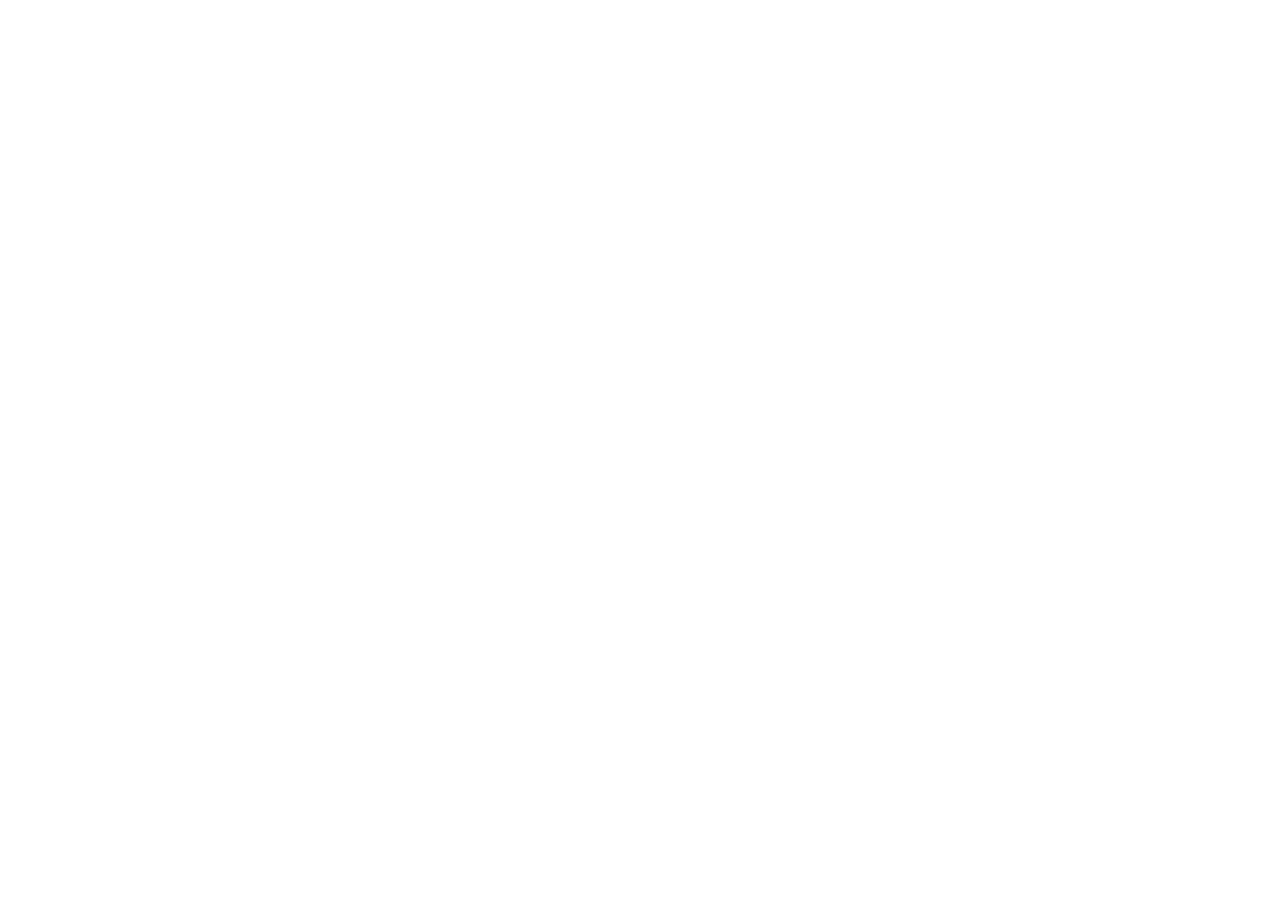
==== index.html @ 6d7b19f2 "Add files via upload v1.0.0" ====
<!DOCTYPE html>
<html>
<head>
  <!--
    If you are serving your web app in a path other than the root, change the
    href value below to reflect the base path you are serving from.

    The path provided below has to start and end with a slash "/" in order for
    it to work correctly.

    For more details:
    * https://developer.mozilla.org/en-US/docs/Web/HTML/Element/base

    This is a placeholder for base href that will be replaced by the value of
    the `--base-href` argument provided to `flutter build`.
  -->
  <base href="/">

  <meta charset="UTF-8">
  <meta content="IE=Edge" http-equiv="X-UA-Compatible">
  <meta name="description" content="Bélinda G. Freitas portfolio">

  <!-- iOS meta tags & icons -->
  <meta name="apple-mobile-web-app-capable" content="yes">
  <meta name="apple-mobile-web-app-status-bar-style" content="black">
  <meta name="apple-mobile-web-app-title" content="Bélinda G. Freitas">
  <link rel="apple-touch-icon" href="icons/Icon-192.png">

  <!-- Favicon -->
  <link rel="icon" type="image/png" href="favicon.png"/>

  <title>Bélinda G. Freitas</title>
  <link rel="manifest" href="manifest.json">

  <script>
    // The value below is injected by flutter build, do not touch.
    const serviceWorkerVersion = "2203293717";
  </script>
  <!-- This script adds the flutter initialization JS code -->
  <script src="flutter.js" defer></script>
</head>
<body>
  <script>
    window.addEventListener('load', function(ev) {
      // Download main.dart.js
      _flutter.loader.loadEntrypoint({
        serviceWorker: {
          serviceWorkerVersion: serviceWorkerVersion,
        },
        onEntrypointLoaded: function(engineInitializer) {
          engineInitializer.initializeEngine().then(function(appRunner) {
            appRunner.runApp();
          });
        }
      });
    });
  </script>
</body>
</html>
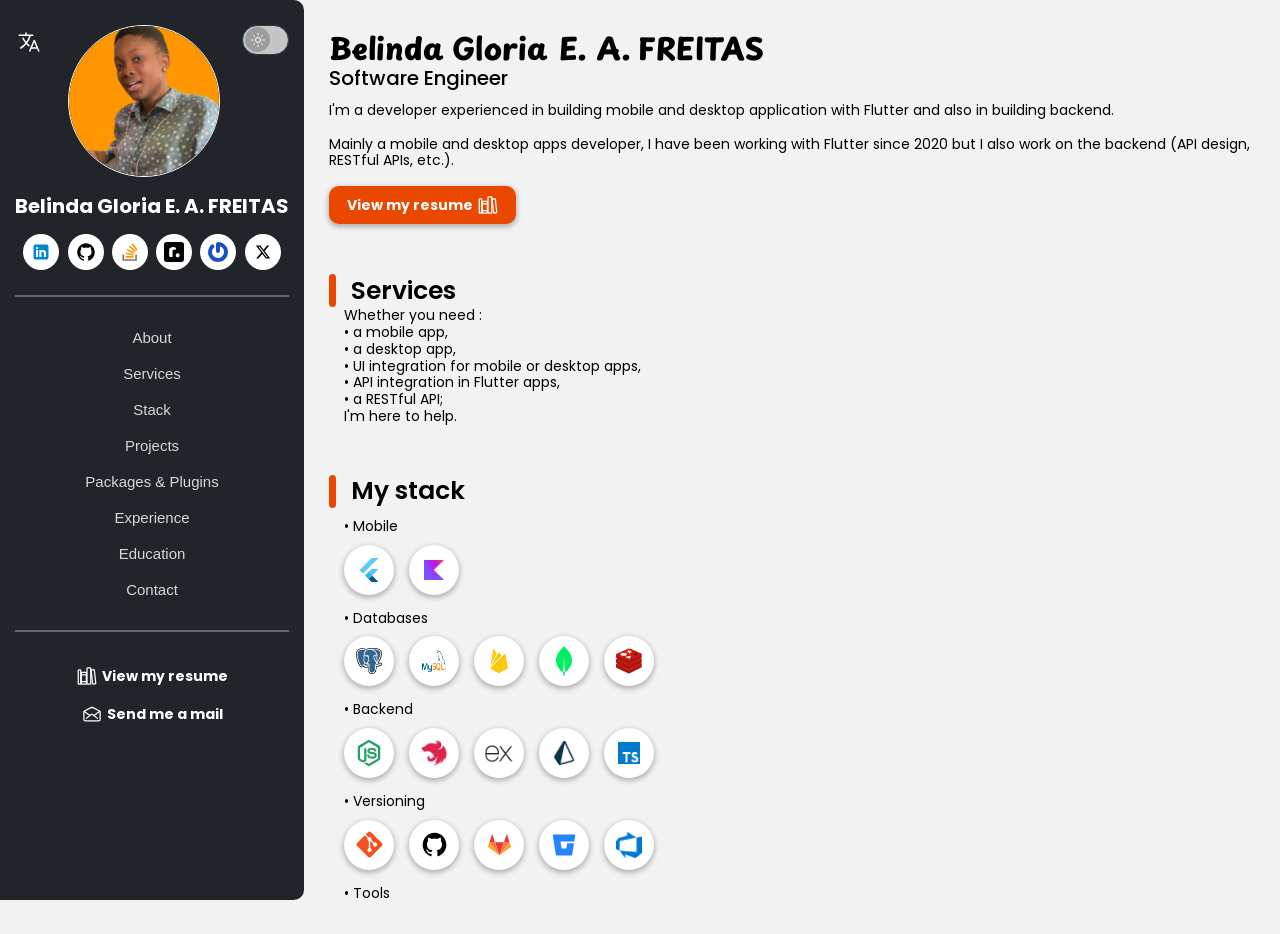
==== commit 663b01e9: "Automated web deployment from CI/CD: 2026-05-20 01:30:55 - 0e6780558c569b1f80ab03be07d126b26628d352" ====
--- a/index.html
+++ b/index.html
@@ -1,59 +1,89 @@
 <!DOCTYPE html>
 <html>
-<head>
-  <!--
-    If you are serving your web app in a path other than the root, change the
-    href value below to reflect the base path you are serving from.
-
-    The path provided below has to start and end with a slash "/" in order for
-    it to work correctly.
-
-    For more details:
-    * https://developer.mozilla.org/en-US/docs/Web/HTML/Element/base
-
-    This is a placeholder for base href that will be replaced by the value of
-    the `--base-href` argument provided to `flutter build`.
-  -->
-  <base href="/">
-
-  <meta charset="UTF-8">
-  <meta content="IE=Edge" http-equiv="X-UA-Compatible">
-  <meta name="description" content="Bélinda G. Freitas portfolio">
-
-  <!-- iOS meta tags & icons -->
-  <meta name="apple-mobile-web-app-capable" content="yes">
-  <meta name="apple-mobile-web-app-status-bar-style" content="black">
-  <meta name="apple-mobile-web-app-title" content="Bélinda G. Freitas">
-  <link rel="apple-touch-icon" href="icons/Icon-192.png">
-
-  <!-- Favicon -->
-  <link rel="icon" type="image/png" href="favicon.png"/>
-
-  <title>Bélinda G. Freitas</title>
-  <link rel="manifest" href="manifest.json">
-
-  <script>
-    // The value below is injected by flutter build, do not touch.
-    const serviceWorkerVersion = "2203293717";
-  </script>
-  <!-- This script adds the flutter initialization JS code -->
-  <script src="flutter.js" defer></script>
-</head>
-<body>
-  <script>
-    window.addEventListener('load', function(ev) {
-      // Download main.dart.js
-      _flutter.loader.loadEntrypoint({
-        serviceWorker: {
-          serviceWorkerVersion: serviceWorkerVersion,
-        },
-        onEntrypointLoaded: function(engineInitializer) {
-          engineInitializer.initializeEngine().then(function(appRunner) {
-            appRunner.runApp();
-          });
-        }
-      });
-    });
-  </script>
-</body>
+  <head>
+    <base href="/"/>
+    <meta charset="utf-8"/>
+    <style>
+      @import url(https://fonts.googleapis.com/css?family=Poppins);
+      @font-face {
+        font-family: "PlaypenSans";
+        src: url(assets/fonts/PlaypenSans-VariableFont_wght.ttf);
+      }
+      html, body {
+        width: 100%;
+        min-height: 100vh;
+        padding: 0;
+        margin: 0;
+        font-family: 'Poppins', sans-serif;
+      }
+      h1 {
+        margin: unset;
+        font-size: 4rem;
+      }
+    </style>
+    <meta name="description" content="Software engineer — Backend, mobile and desktop apps development"/>
+    <meta property="og:type" content="website"/>
+    <meta property="og:url" content="https://belinda-g-freitas.github.io"/>
+    <meta property="og:title" content="Belinda G. E. A. FREITAS | Software Engineer"/>
+    <meta property="og:description" content="Backend, mobile &amp; desktop apps developer | Curious by nature | Builder by choice | Portfolio"/>
+    <meta property="og:image" content="https://belinda-g-freitas.github.io/preview.png"/>
+    <meta name="twitter:card" content="summary_large_image"/>
+    <meta name="twitter:title" content="Belinda G. E. A. FREITAS | Software Engineer"/>
+    <meta name="twitter:description" content="Backend, mobile &amp; desktop apps developer | Curious by nature | Builder by choice | Portfolio"/>
+    <meta name="twitter:image" content="https://belinda-g-freitas.github.io/preview.png"/>
+    <meta name="apple-mobile-web-app-capable" content="yes"/>
+    <meta name="mobile-web-app-capable" content="yes"/>
+    <meta name="apple-mobile-web-app-status-bar-style" content="black"/>
+    <meta name="apple-mobile-web-app-title" content="Belinda G. E. A. FREITAS"/>
+    <link href="icons/apple-touch-icon.png" rel="apple-touch-icon"/>
+    <link type="image/png" href="favicon.ico" rel="icon"/>
+    <!--$-->
+    <title>Belinda G. E. A. FREITAS | Software Engineer</title>
+    <meta name="viewport" content="width=device-width, initial-scale=1.0"/>
+    <!--/-->
+    <script src="main.client.dart.js" defer></script>
+    <style>
+      @import url(styles.css);
+      .dropdown-container {
+        display: inline-block;
+        position: relative;
+      }
+      .dropdown-trigger {
+        display: flex;
+        padding: 5px 5px 5px 2px;
+        border: none;
+        cursor: pointer;
+        align-items: center;
+        background-color: unset;
+      }
+      .dropdown-menu {
+        position: absolute;
+        top: 100%;
+        left: 0px;
+        z-index: 1000;
+        min-width: 150px;
+        padding: 4px 0px 4px 0px;
+        border: solid var(--text) 1px;
+        border-radius: 4px;
+        box-shadow: 0px 2px 8px rgba(0, 0, 0, 0.15);
+        background-color: var(--bg-color);
+      }
+      .dropdown-item {
+        display: block;
+        width: 100%;
+        padding: 16px 8px 16px 8px;
+        border: none;
+        cursor: pointer;
+        color: var(--text);
+        text-align: left;
+        font-size: 14px;
+        background-color: unset;
+      }
+      .dropdown-item:hover {
+        color: #ffffff;
+        background-color: rgba(245, 245, 245, 0.163);
+      }
+    </style>
+  </head>
+  <body><!--@app--><div><div></div></div><!--/@app--></body>
 </html>
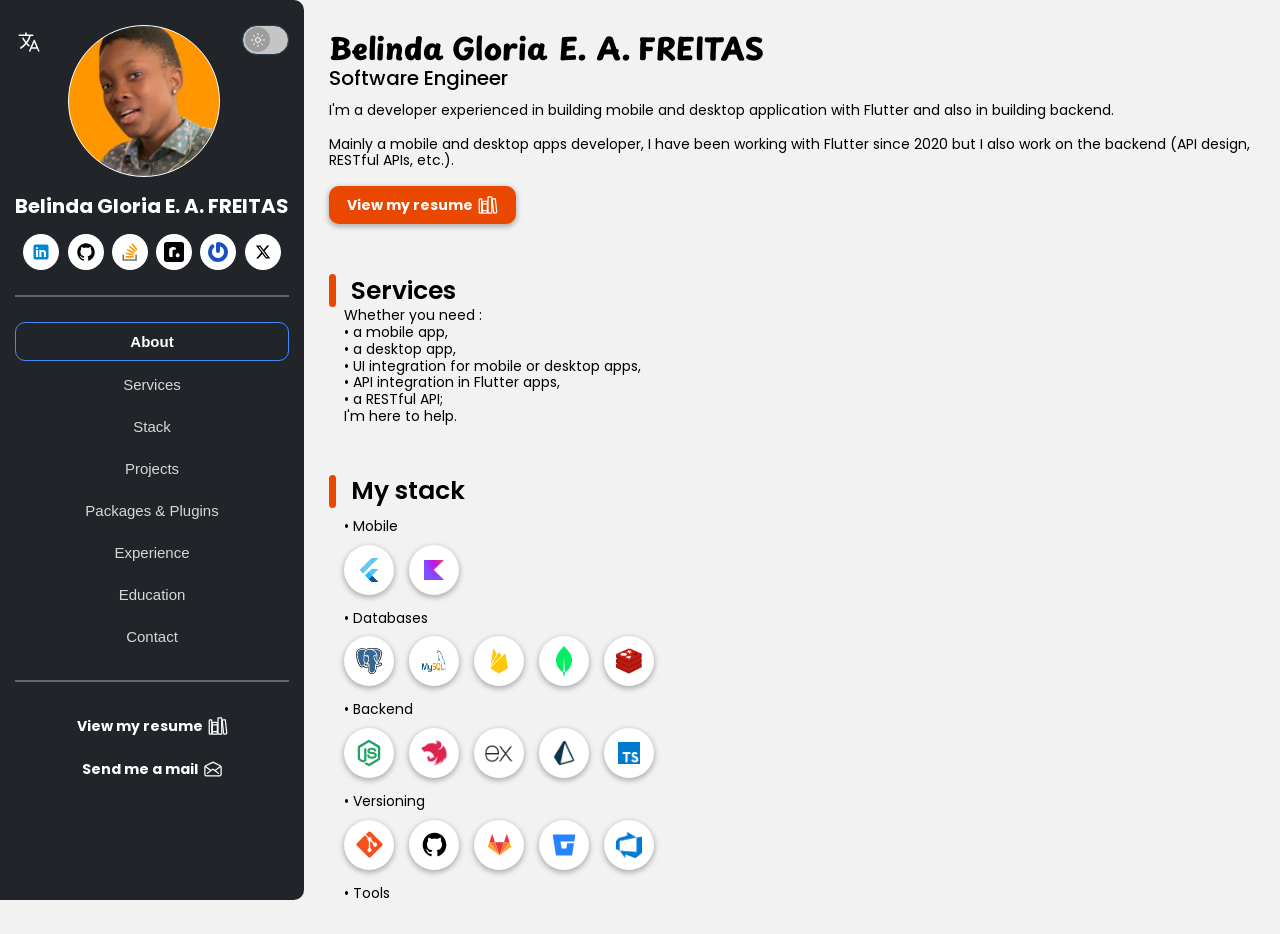
==== commit 676e3988: "Automated web deployment from CI/CD: 2026-05-22 01:24:33" ====
--- a/index.html
+++ b/index.html
@@ -7,7 +7,7 @@
       @import url(https://fonts.googleapis.com/css?family=Poppins);
       @font-face {
         font-family: "PlaypenSans";
-        src: url(assets/fonts/PlaypenSans-VariableFont_wght.ttf);
+        src: url(assets/fonts/PlaypenSans.ttf);
       }
       html, body {
         width: 100%;
@@ -42,48 +42,7 @@
     <meta name="viewport" content="width=device-width, initial-scale=1.0"/>
     <!--/-->
     <script src="main.client.dart.js" defer></script>
-    <style>
-      @import url(styles.css);
-      .dropdown-container {
-        display: inline-block;
-        position: relative;
-      }
-      .dropdown-trigger {
-        display: flex;
-        padding: 5px 5px 5px 2px;
-        border: none;
-        cursor: pointer;
-        align-items: center;
-        background-color: unset;
-      }
-      .dropdown-menu {
-        position: absolute;
-        top: 100%;
-        left: 0px;
-        z-index: 1000;
-        min-width: 150px;
-        padding: 4px 0px 4px 0px;
-        border: solid var(--text) 1px;
-        border-radius: 4px;
-        box-shadow: 0px 2px 8px rgba(0, 0, 0, 0.15);
-        background-color: var(--bg-color);
-      }
-      .dropdown-item {
-        display: block;
-        width: 100%;
-        padding: 16px 8px 16px 8px;
-        border: none;
-        cursor: pointer;
-        color: var(--text);
-        text-align: left;
-        font-size: 14px;
-        background-color: unset;
-      }
-      .dropdown-item:hover {
-        color: #ffffff;
-        background-color: rgba(245, 245, 245, 0.163);
-      }
-    </style>
+    <style>@import url(styles.css);</style>
   </head>
-  <body><!--@app--><div><div></div></div><!--/@app--></body>
+  <body><!--@app--><div></div><!--/@app--></body>
 </html>
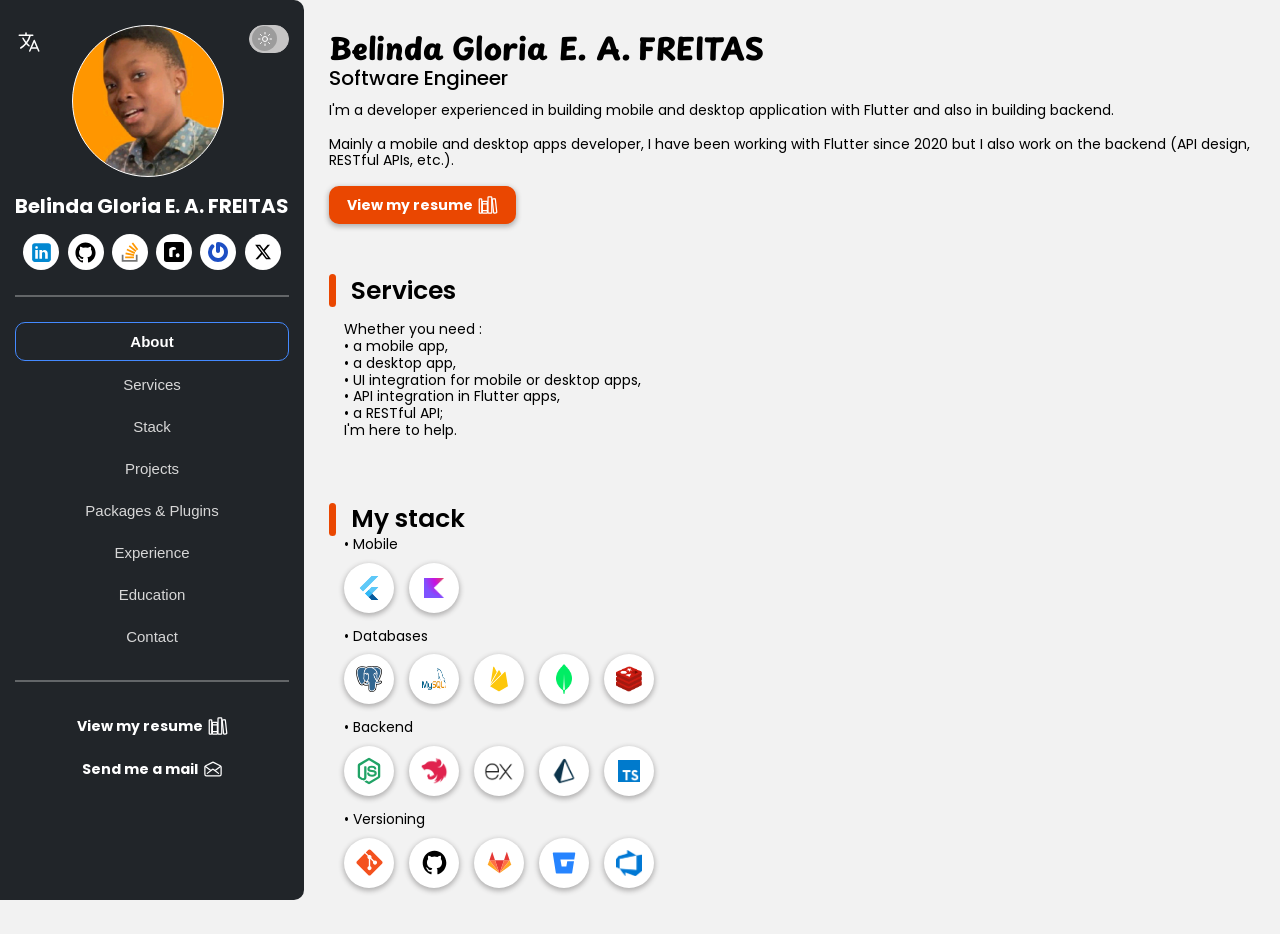
==== commit a99f4b99: "Automated web deployment from CI/CD: 2026-05-22 22:52:36" ====
--- a/index.html
+++ b/index.html
@@ -14,7 +14,7 @@
         min-height: 100vh;
         padding: 0;
         margin: 0;
-        font-family: 'Poppins', sans-serif;
+        font-family: 'Poppins';
       }
       h1 {
         margin: unset;
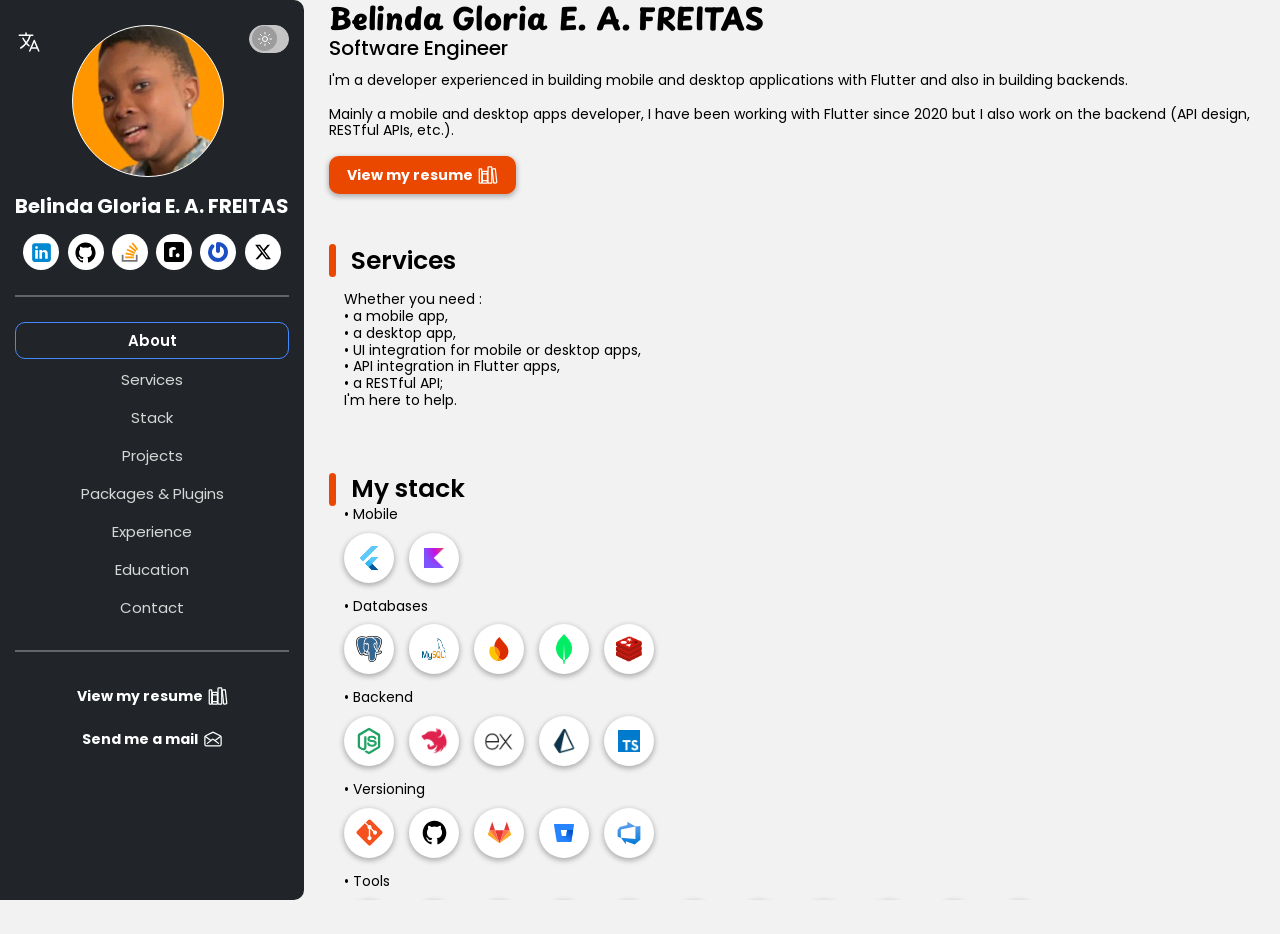
==== commit 7de3eb13: "Automated web deployment from CI/CD: 2026-05-26 20:25:12" ====
--- a/index.html
+++ b/index.html
@@ -21,7 +21,7 @@
         font-size: 4rem;
       }
     </style>
-    <meta name="description" content="Software engineer — Backend, mobile and desktop apps development"/>
+    <meta name="description" content="Software engineer — Building mobile and desktop applications and backend systems"/>
     <meta property="og:type" content="website"/>
     <meta property="og:url" content="https://belinda-g-freitas.github.io"/>
     <meta property="og:title" content="Belinda G. E. A. FREITAS | Software Engineer"/>
@@ -35,8 +35,8 @@
     <meta name="mobile-web-app-capable" content="yes"/>
     <meta name="apple-mobile-web-app-status-bar-style" content="black"/>
     <meta name="apple-mobile-web-app-title" content="Belinda G. E. A. FREITAS"/>
-    <link href="icons/apple-touch-icon.png" rel="apple-touch-icon"/>
-    <link type="image/png" href="favicon.ico" rel="icon"/>
+    <link href="assets/images/apple-touch-icon.png" rel="apple-touch-icon"/>
+    <link type="image/png" href="favicon.ico?v=2" rel="icon"/>
     <!--$-->
     <title>Belinda G. E. A. FREITAS | Software Engineer</title>
     <meta name="viewport" content="width=device-width, initial-scale=1.0"/>
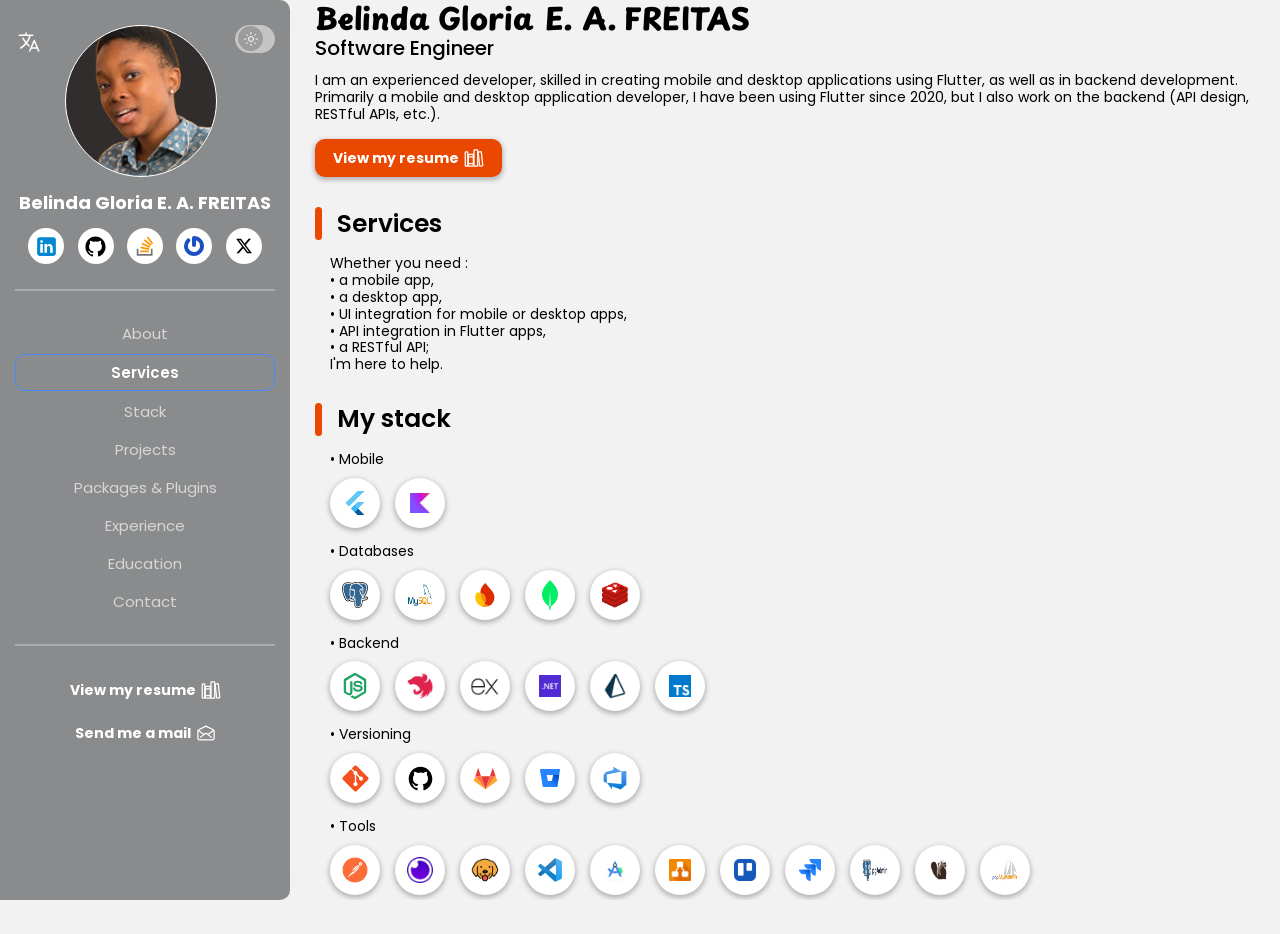
==== commit 118e8c60: "Automated web deployment from CI/CD: 2026-11-12 17:30:50" ====
--- a/index.html
+++ b/index.html
@@ -36,7 +36,7 @@
     <meta name="apple-mobile-web-app-status-bar-style" content="black"/>
     <meta name="apple-mobile-web-app-title" content="Belinda G. E. A. FREITAS"/>
     <link href="assets/images/apple-touch-icon.png" rel="apple-touch-icon"/>
-    <link type="image/png" href="favicon.ico?v=2" rel="icon"/>
+    <link type="image/png" href="favicon.ico?v=3" rel="icon"/>
     <!--$-->
     <title>Belinda G. E. A. FREITAS | Software Engineer</title>
     <meta name="viewport" content="width=device-width, initial-scale=1.0"/>
